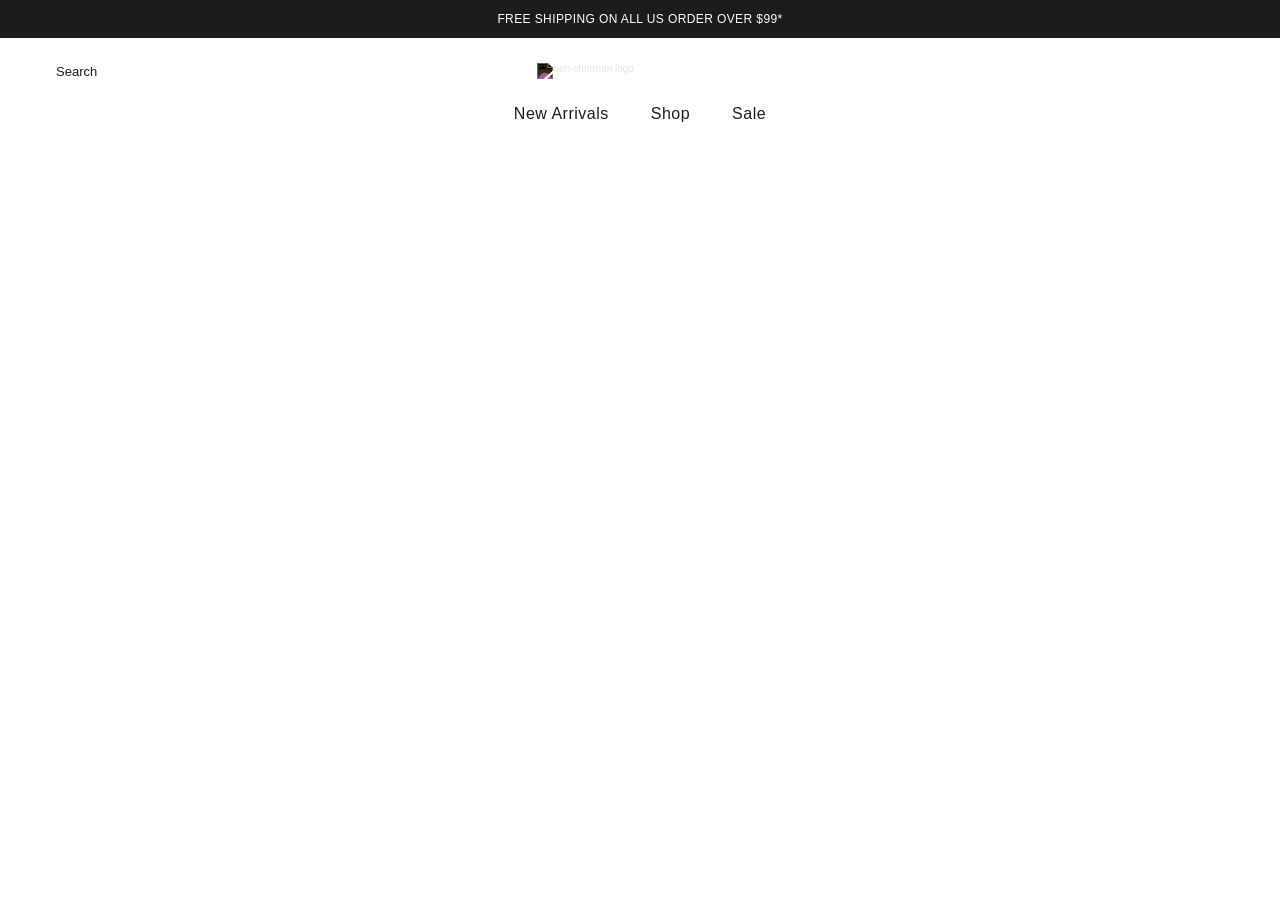
==== assignment_2/index.html @ ed247794 "added hero" ====
<!DOCTYPE html>
<html lang="en">
  <head>
    <meta charset="UTF-8" />
    <meta name="viewport" content="width=device-width, initial-scale=1.0" />
    <title>
      🧿 Ben Sherman: Shop Shirts, Men's Clothing, Shoes & Accessories
    </title>
    <link rel="preconnect" href="https://fonts.cdnfonts.com" />
    <link href="https://fonts.cdnfonts.com/css/futura-pt" rel="stylesheet" />
    <link rel="stylesheet" href="css/style.css" />
    <link rel="stylesheet" href="css/general.css" />
  </head>

  <body>
    <aside class="announcement">
      <p class="announcement-text">FREE SHIPPING ON ALL US ORDER OVER $99*</p>
    </aside>

    <header class="header grid grid--3-cols">
      <div class="search">
        <ion-icon name="search-outline" class="icon"></ion-icon>
        <p class="search-text">Search</p>
      </div>

      <img
        class="logo"
        src="https://www.bensherman.com/cdn/shop/files/Signature-BS-Logo_white_003_-_400_px.png?v=1694737068&width=400"
        alt="ben-sherman logo"
      />

      <div class="flag-account-cart">
        <div class="flag" role="banner"></div>
        <ion-icon class="icon" name="person-outline"></ion-icon>
        <ion-icon class="icon" name="bag-outline"></ion-icon>
      </div>
      <nav class="nav">
        <ul class="nav-list">
          <li class="nav-list-item">New Arrivals</li>
          <li class="nav-list-item">Shop</li>
          <li class="nav-list-item">Sale</li>
        </ul>
      </nav>
      
    </header>
<main>
  <section class="hero">
    <img class="hero-img" src="https://www.bensherman.com/cdn/shop/files/022525_KohlsGolf_SiteBanner3.jpg?v=1740501731&width=2600" alt="">
  </section>
</main>
    <script
      type="module"
      src="https://unpkg.com/ionicons@7.1.0/dist/ionicons/ionicons.esm.js"
    ></script>
    <script
      nomodule
      src="https://unpkg.com/ionicons@7.1.0/dist/ionicons/ionicons.js"
    ></script>
  </body>
</html>
---- assignment_2/css/style.css ----
/*******************************/
/* ANNOUNCEMENT */
/*******************************/

.announcement {
  background-color: #1c1c1c;
  padding: 1.2rem 1rem;
}

.announcement-text {
  font-size: 1.2rem;
  color: #fff;
  text-align: center;
  letter-spacing: 0.04rem;
}

/*******************************/
/* HEADER */
/*******************************/

.header {
  padding: 2.5rem 4.8rem;
  column-gap: 3.2rem;
  row-gap: 2.6rem;
}

.search {
  display: flex;
  align-items: center;
  gap: 0.8rem;
}

.search-text {
  font-size: 1.3rem;
  cursor: pointer;
}

.logo {
  width: 55%;
  justify-self: center;
  filter: invert(1) contrast(1);
}

.flag-account-cart {
  display: flex;
  align-items: center;
  gap: 2.4rem;
  justify-self: end;
}

.flag {
  width: 2rem;
  height: 1.5rem;
  background: url("https://mdbootstrap.com/img/svg/flags.png") -69px -1949px;
  cursor: pointer;
}

/*******************************/
/* NAVIGATION */
/*******************************/

.nav {
  grid-column: 2;
  justify-self: center;
}

.nav-list {
  list-style: none;
  font-size: 1.6rem;
  display: flex;
  gap: 4.2rem;
}

.nav-list-item {
  position: relative;
  user-select: none;
  letter-spacing: 0.05rem;
}

.nav-list-item:hover {
  cursor: pointer;
}

.nav-list-item::after {
  content: "";
  height: 2px;
  background-color: #000;
  position: absolute;
  bottom: -2.4rem;
  left: 0;
  transition: all 0.3s;
}

.nav-list-item:hover::after {
  width: 100%;
}

.nav-list-item:not(:hover)::after {
  width: 0;
}

/*******************************/
/* HERO SECTION */
/*******************************/

.hero-img{
  width: 100%;
}
---- assignment_2/css/general.css ----
html {
  font-size: 62.5%;
}

* {
  margin: 0;
  padding: 0;
  box-sizing: border-box;
}

body {
  font-family: "Futura PT", sans-serif;
  font-weight: 400;
  color: #1c1c1c;
}

/*******************************/
/* GENERAL REUSABLE COMPONENTS */
/*******************************/

.icon {
  font-size: 2.4rem;
  cursor: pointer;
}

.grid {
  display: grid;
}

.grid--3-cols {
  grid-template-columns: repeat(3, 1fr);
}
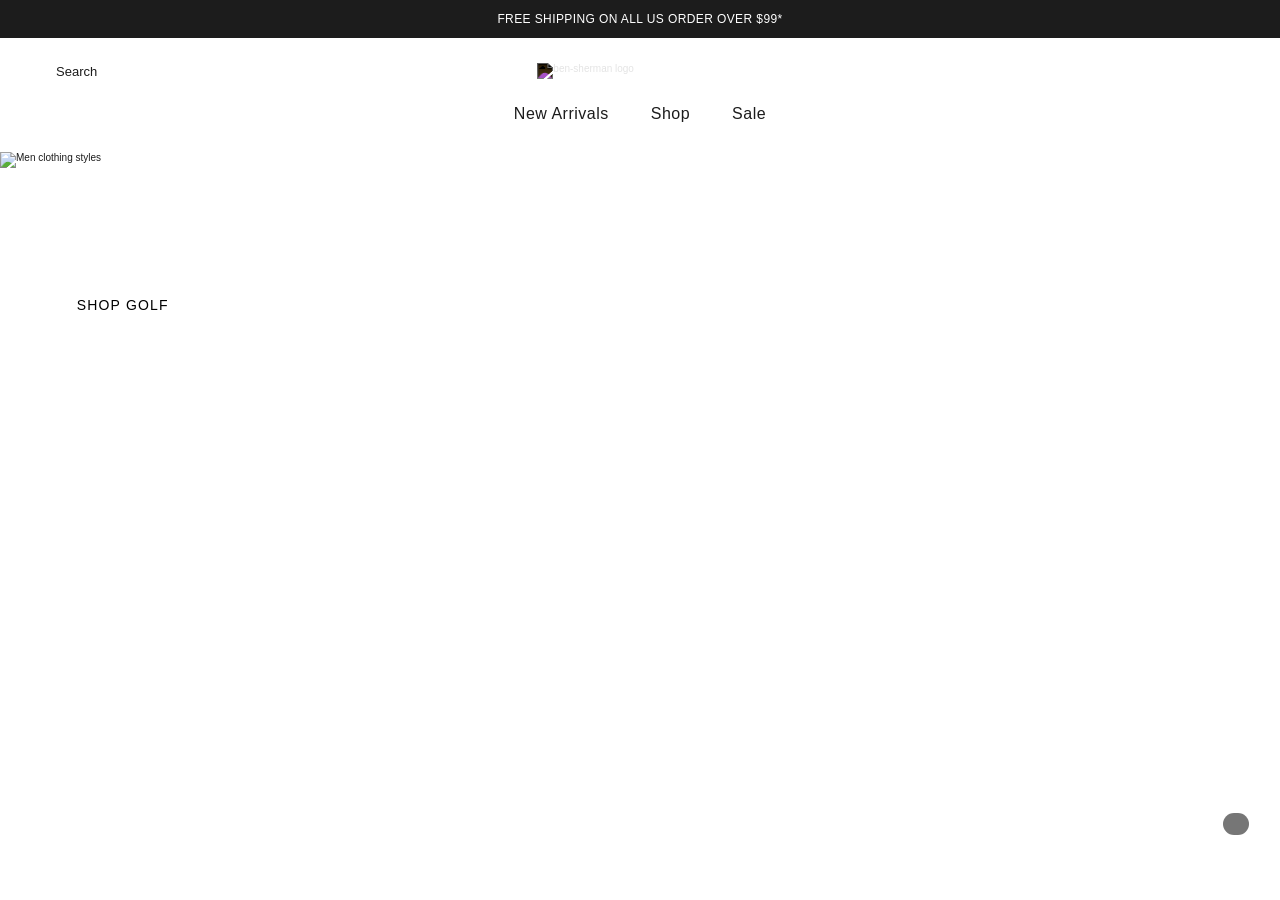
==== commit 6fd14608: "Added shopping menu" ====
--- a/assignment_2/index.html
+++ b/assignment_2/index.html
@@ -37,17 +37,69 @@
       <nav class="nav">
         <ul class="nav-list">
           <li class="nav-list-item">New Arrivals</li>
-          <li class="nav-list-item">Shop</li>
+          <li class="nav-list-item" id="shop">
+            Shop
+            <div class="shop-menu">
+              <div class="clothing">
+                <p class="clothing-heading">Clothing & Accessories</p>
+                <ul class="clothing-list">
+                  <li class="clothing-item">Shirts</li>
+                  <li class="clothing-item">T-Shirts & Tees</li>
+                  <li class="clothing-item">Pants & Shorts</li>
+                  <li class="clothing-item">Sweater & Knits</li>
+                  <li class="clothing-item">Outerwear & Jackets</li>
+                  <li class="clothing-item">Swimwear</li>
+                  <li class="clothing-item">Accessories</li>
+                  <li class="clothing-item">Shop All</li>
+                </ul>
+              </div>
+              <div class="clothing">
+                <p class="clothing-heading">Trending</p>
+                <ul class="clothing-list">
+                  <li class="clothing-item">Ben Sherman x Ace Cafe</li>
+                  <li class="clothing-item">Ben Sherman x Team GB</li>
+                  <li class="clothing-item">Ben Sherman Sport</li>
+                  <li class="clothing-item">B by Ben Sherman</li>
+                  <li class="clothing-item">Signature Styles</li>
+                </ul>
+              </div>
+              <figure class="cloth-fig">
+                <img
+                  class="fig-img"
+                  src="https://www.bensherman.com/cdn/shop/files/Holiday24.MegaMenu.Signature.11.7.24_3b96672a-72be-42a1-bdf5-37f49802fa70.jpg?v=1731019276&width=630"
+                  alt="Man wearing sweater"
+                />
+                <p class="fig-description">Ben's Signature Styles</p>
+              </figure>
+              <figure class="cloth-fig">
+                <img
+                  class="fig-img"
+                  src="https://www.bensherman.com/cdn/shop/files/Holiday24.MegaMenu.KnitPolos.11.7.24.jpg?v=1731019275&width=630"
+                />
+                <p class="fig-description">Knit Polos</p>
+              </figure>
+            </div>
+          </li>
           <li class="nav-list-item">Sale</li>
         </ul>
       </nav>
-      
     </header>
-<main>
-  <section class="hero">
-    <img class="hero-img" src="https://www.bensherman.com/cdn/shop/files/022525_KohlsGolf_SiteBanner3.jpg?v=1740501731&width=2600" alt="">
-  </section>
-</main>
+    <main>
+      <section class="hero">
+        <img
+          class="hero-img"
+          src="https://www.bensherman.com/cdn/shop/files/022525_KohlsGolf_SiteBanner3.jpg?v=1740501731&width=2600"
+          alt="Men clothing styles"
+        />
+        <div class="hero-text-box">
+          <p class="hero-heading">Available at Kohl's</p>
+          <p class="hero-description">
+            Shop Ben Sherman Golf in-store and online
+          </p>
+          <a href="#" class="hero-cta">Shop golf</a>
+        </div>
+      </section>
+    </main>
     <script
       type="module"
       src="https://unpkg.com/ionicons@7.1.0/dist/ionicons/ionicons.esm.js"
@@ -56,5 +108,8 @@
       nomodule
       src="https://unpkg.com/ionicons@7.1.0/dist/ionicons/ionicons.js"
     ></script>
+    <div class="message-us">
+      <ion-icon class="msg-icon" name="chatbubble-ellipses"></ion-icon>
+    </div>
   </body>
 </html>
--- a/assignment_2/css/style.css
+++ b/assignment_2/css/style.css
@@ -1,5 +1,5 @@
 /*******************************/
-/* ANNOUNCEMENT */
+/* ANNOUNCEMENT AND SUPPORT*/
 /*******************************/
 
 .announcement {
@@ -11,7 +11,23 @@
   font-size: 1.2rem;
   color: #fff;
   text-align: center;
-  letter-spacing: 0.04rem;
+  letter-spacing: 0.4px;
+}
+
+.msg-icon {
+  font-size: 3.2rem;
+  color: #fff;
+}
+
+.message-us {
+  background-color: #767676;
+  border-radius: 100px;
+  display: inline-block;
+  padding: 1.3rem 1.3rem 0.9rem 1.3rem;
+  cursor: pointer;
+  position: fixed;
+  right: 2.4%;
+  bottom: 7.2%;
 }
 
 /*******************************/
@@ -19,7 +35,7 @@
 /*******************************/
 
 .header {
-  padding: 2.5rem 4.8rem;
+  padding: 2.5rem 4.8rem 0;
   column-gap: 3.2rem;
   row-gap: 2.6rem;
 }
@@ -74,7 +90,8 @@
 .nav-list-item {
   position: relative;
   user-select: none;
-  letter-spacing: 0.05rem;
+  letter-spacing: 0.5px;
+  height: 4.7rem;
 }
 
 .nav-list-item:hover {
@@ -86,7 +103,7 @@
   height: 2px;
   background-color: #000;
   position: absolute;
-  bottom: -2.4rem;
+  bottom: 0;
   left: 0;
   transition: all 0.3s;
 }
@@ -100,9 +117,111 @@
 }
 
 /*******************************/
+/* SHOPPING MENUS */
+/*******************************/
+
+.shop-menu {
+  display: flex;
+  gap: 3.2rem;
+  position: absolute;
+  z-index: 1;
+  background-color: #fff;
+  width: 3674%;
+  top: 100%;
+  left: -1871%;
+  padding: 4rem 9.6rem;
+  overflow-y: scroll;
+  height: 850%;
+  cursor: auto;
+}
+
+.clothing-heading {
+  font-size: 1.5rem;
+  margin-bottom: 1.9rem;
+  cursor: pointer;
+}
+
+.clothing-list {
+  list-style: none;
+  display: flex;
+  gap: 1.1rem;
+  flex-direction: column;
+}
+
+.clothing-item {
+  color: #1c1c1ca6;
+  transition: all 0.3s;
+  cursor: pointer;
+  font-size: 1.5rem;
+}
+
+.clothing-item:hover {
+  color: #1c1c1c;
+}
+
+.fig-img {
+  width: 315px;
+  margin-bottom: 1.2rem;
+  cursor: pointer;
+}
+
+.fig-description {
+  text-align: center;
+  cursor: pointer;
+}
+
+#shop > div {
+  display: none;
+}
+
+.test {
+  height: 5px;
+  width: 100%;
+  background-color: #000;
+}
+
+#shop:hover > div {
+  display: flex;
+}
+
+/*******************************/
 /* HERO SECTION */
 /*******************************/
 
-.hero-img{
+.hero {
+  position: relative;
+}
+
+.hero-img {
   width: 100%;
-}+}
+
+.hero-text-box {
+  color: #fff;
+  position: absolute;
+  top: 50%;
+  left: 3.8%;
+}
+
+.hero-heading {
+  font-size: 4.2rem;
+  letter-spacing: 1.6px;
+}
+
+.hero-description {
+  font-size: 1.9rem;
+  margin-top: 2rem;
+  letter-spacing: 0.7px;
+}
+
+.hero-cta {
+  text-decoration: none;
+  text-transform: uppercase;
+  display: inline-block;
+  color: #000;
+  background-color: #fff;
+  padding: 1.3rem 2.8rem;
+  margin-top: 3.4rem;
+  font-size: 1.4rem;
+  letter-spacing: 1.2px;
+}
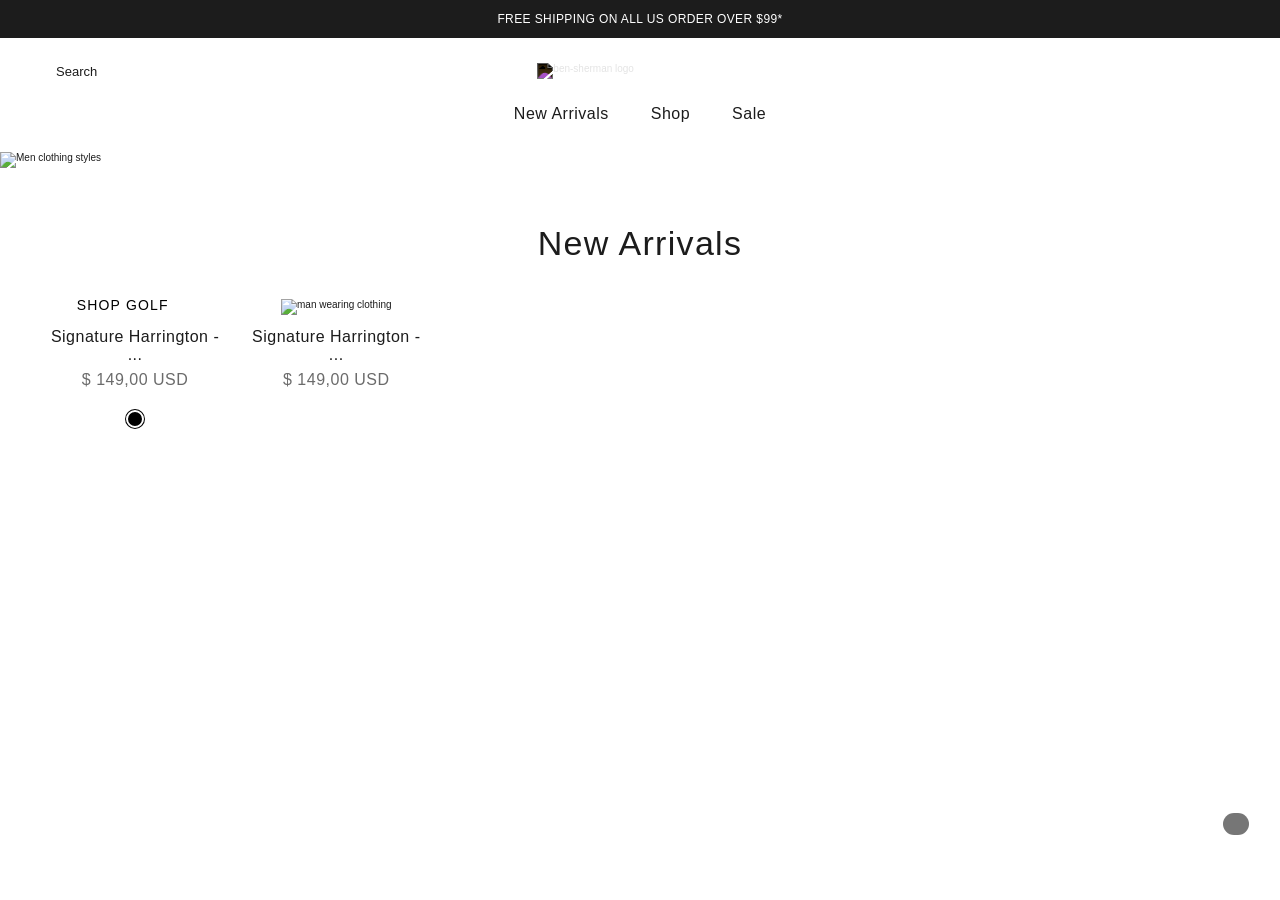
==== commit cd21a3df: "completed hero section" ====
--- a/assignment_2/index.html
+++ b/assignment_2/index.html
@@ -35,7 +35,7 @@
         <ion-icon class="icon" name="bag-outline"></ion-icon>
       </div>
       <nav class="nav">
-        <ul class="nav-list">
+        <ul class="nav-list heading-secondary">
           <li class="nav-list-item">New Arrivals</li>
           <li class="nav-list-item" id="shop">
             Shop
@@ -68,6 +68,7 @@
                   class="fig-img"
                   src="https://www.bensherman.com/cdn/shop/files/Holiday24.MegaMenu.Signature.11.7.24_3b96672a-72be-42a1-bdf5-37f49802fa70.jpg?v=1731019276&width=630"
                   alt="Man wearing sweater"
+                  loading="lazy"
                 />
                 <p class="fig-description">Ben's Signature Styles</p>
               </figure>
@@ -75,12 +76,48 @@
                 <img
                   class="fig-img"
                   src="https://www.bensherman.com/cdn/shop/files/Holiday24.MegaMenu.KnitPolos.11.7.24.jpg?v=1731019275&width=630"
+                  alt="man wearing knit polos"
+                  loading="lazy"
                 />
                 <p class="fig-description">Knit Polos</p>
               </figure>
             </div>
           </li>
-          <li class="nav-list-item">Sale</li>
+          <li class="nav-list-item" id="sale">
+            Sale
+            <div class="shop-menu width-lg">
+              <div class="clothing">
+                <p class="clothing-heading">Sale Collection</p>
+                <ul class="clothing-list">
+                  <li class="clothing-item">Shirts</li>
+                  <li class="clothing-item">Polos</li>
+                  <li class="clothing-item">T-Shirts</li>
+                  <li class="clothing-item">Sweater & Knits</li>
+                  <li class="clothing-item">Pants & Chinos</li>
+                  <li class="clothing-item">Shoes</li>
+                  <li class="clothing-item">Shop All</li>
+                </ul>
+              </div>
+              <figure class="cloth-fig">
+                <img
+                  class="fig-img"
+                  src="https://www.bensherman.com/cdn/shop/files/Shop_All_Sale.jpg?v=1722434999&width=630"
+                  alt="sweater article"
+                  loading="lazy"
+                />
+                <p class="fig-description">Shop All Sale</p>
+              </figure>
+              <figure class="cloth-fig">
+                <img
+                  class="fig-img"
+                  loading="lazy"
+                  src="https://www.bensherman.com/cdn/shop/files/Shop_Sale_Shirts_660x400_ad7e4487-38e7-4b35-9026-b781d5f4afb5.jpg?v=1722435015&width=630"
+                  alt="man wearing shirt"
+                />
+                <p class="fig-description">Sale Shirts</p>
+              </figure>
+            </div>
+          </li>
         </ul>
       </nav>
     </header>
@@ -90,6 +127,7 @@
           class="hero-img"
           src="https://www.bensherman.com/cdn/shop/files/022525_KohlsGolf_SiteBanner3.jpg?v=1740501731&width=2600"
           alt="Men clothing styles"
+          loading="lazy"
         />
         <div class="hero-text-box">
           <p class="hero-heading">Available at Kohl's</p>
@@ -97,6 +135,36 @@
             Shop Ben Sherman Golf in-store and online
           </p>
           <a href="#" class="hero-cta">Shop golf</a>
+        </div>
+      </section>
+      <section class="section-stack section-margin">
+        <h2 class="heading-primary margin-bottom-md">New Arrivals</h2>
+        <div class="articles-box">
+          <div class="product-card">
+            <img
+              class="product-img"
+              src="https://www.bensherman.com/cdn/shop/files/1012350_025_A.jpg?v=1722979431&width=400"
+              loading="lazy"
+              alt="man wearing clothing"
+            />
+            <div class="heading-secondary">Signature Harrington - ...</div>
+            <div class="product-price heading-secondary">$ 149,00 USD</div>
+            <div class="colors">
+              <div class="black">
+                <div class="black-inside"></div>
+              </div>
+            </div>
+          </div>
+          <div class="product-card">
+            <img
+              class="product-img"
+              src="https://www.bensherman.com/cdn/shop/files/1012350_290_A.jpg?v=1722979382&width=400"
+              loading="lazy"
+              alt="man wearing clothing"
+            />
+            <div class="heading-secondary">Signature Harrington - ...</div>
+            <div class="product-price heading-secondary">$ 149,00 USD</div>
+          </div>
         </div>
       </section>
     </main>
--- a/assignment_2/css/style.css
+++ b/assignment_2/css/style.css
@@ -82,7 +82,6 @@
 
 .nav-list {
   list-style: none;
-  font-size: 1.6rem;
   display: flex;
   gap: 4.2rem;
 }
@@ -90,7 +89,6 @@
 .nav-list-item {
   position: relative;
   user-select: none;
-  letter-spacing: 0.5px;
   height: 4.7rem;
 }
 
@@ -135,10 +133,17 @@
   cursor: auto;
 }
 
+.width-lg {
+  left: -2420% !important;
+  width: 4248%;
+  justify-content: center;
+}
+
 .clothing-heading {
-  font-size: 1.5rem;
+  font-size: 1.6rem;
   margin-bottom: 1.9rem;
   cursor: pointer;
+  letter-spacing: 0.5px;
 }
 
 .clothing-list {
@@ -152,35 +157,38 @@
   color: #1c1c1ca6;
   transition: all 0.3s;
   cursor: pointer;
-  font-size: 1.5rem;
+  font-size: 1.4rem;
 }
 
 .clothing-item:hover {
   color: #1c1c1c;
 }
 
+.cloth-fig {
+  width: 30%;
+}
+
 .fig-img {
   width: 315px;
-  margin-bottom: 1.2rem;
+  width: 100%;
+  margin-bottom: 1.4rem;
   cursor: pointer;
 }
 
 .fig-description {
   text-align: center;
   cursor: pointer;
-}
-
-#shop > div {
+  margin-bottom: 3.6rem;
+  padding-bottom: 3rem;
+}
+
+#shop > div,
+#sale > div {
   display: none;
 }
 
-.test {
-  height: 5px;
-  width: 100%;
-  background-color: #000;
-}
-
-#shop:hover > div {
+#shop:hover > div,
+#sale:hover > div {
   display: flex;
 }
 
@@ -225,3 +233,47 @@
   font-size: 1.4rem;
   letter-spacing: 1.2px;
 }
+
+/*******************************/
+/* PRODUCTS STACK SECTION */
+/*******************************/
+
+.articles-box {
+  display: flex;
+  gap: 2.3rem;
+  padding: 0 4.6rem;
+  text-align: center;
+}
+
+.product-card {
+  width: 15%;
+}
+
+.product-img {
+  width: 100%;
+  margin-bottom: 1.3rem;
+}
+
+.product-price {
+  color: #1c1c1ca6;
+  margin-top: 0.7rem;
+  margin-bottom: 2rem;
+}
+
+.black {
+  display: inline-block;
+  background-color: #000;
+  width: 2rem;
+  height: 2rem;
+  border-radius: 100px;
+}
+
+.black-inside {
+  border: 2px solid #fff;
+  display: inline-block;
+  margin-top: 1px;
+  background-color: #000;
+  border-radius: 100px;
+  width: 1.8rem;
+  height: 1.8rem;
+}
--- a/assignment_2/css/general.css
+++ b/assignment_2/css/general.css
@@ -30,3 +30,23 @@
 .grid--3-cols {
   grid-template-columns: repeat(3, 1fr);
 }
+
+.heading-secondary {
+  font-size: 1.6rem;
+  letter-spacing: 0.5px;
+}
+
+.heading-primary{
+  text-align: center;
+  font-weight: 400;
+  font-size: 3.4rem;
+  letter-spacing: 1.3px;
+}
+
+.section-margin {
+  margin: 5.6rem 0;
+}
+
+.margin-bottom-md{
+  margin-bottom: 3.6rem;
+}
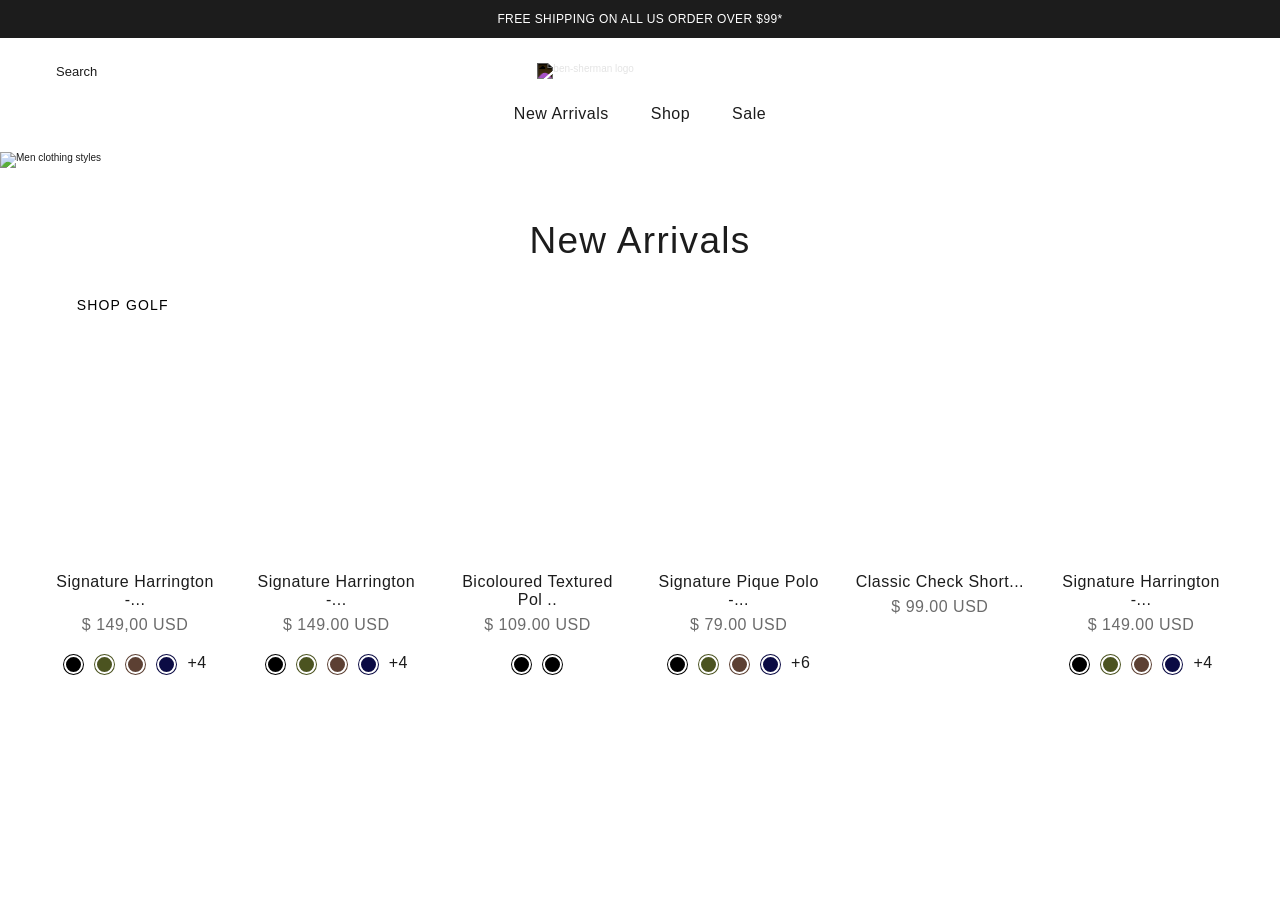
==== commit 2655a5d3: "Added products carousal" ====
--- a/assignment_2/index.html
+++ b/assignment_2/index.html
@@ -13,6 +13,48 @@
   </head>
 
   <body>
+    <div aria-hidden="true" class="preload-images">
+      <div
+        style="
+          background-image: url('https://www.bensherman.com/cdn/shop/files/1012350_025_B.jpg?v=1722979431&width=400');
+        "
+      ></div>
+      <div
+        style="
+          background-image: url('https://www.bensherman.com/cdn/shop/files/1012350_290_B.jpg?v=1722979382&width=400');
+        "
+      ></div>
+      <div
+        style="
+          background-image: url('https://www.bensherman.com/cdn/shop/files/0077609_290_B.jpg?v=1723136622&width=400');
+        "
+      ></div>
+      <div
+        style="
+          background-image: url('https://www.bensherman.com/cdn/shop/files/1012790_025_B.jpg?v=1723055724&width=400');
+        "
+      ></div>
+      <div
+        style="
+          background-image: url('https://www.bensherman.com/cdn/shop/files/0077836_169_B.jpg?v=1723223466&width=400');
+        "
+      ></div>
+      <div
+        style="
+          background-image: url('https://www.bensherman.com/cdn/shop/files/1012350_351_B.jpg?v=1722979273&width=400');
+        "
+      ></div>
+      <div
+        style="
+          background-image: url('https://www.bensherman.com/cdn/shop/files/0077607_015_B.jpg?v=1723142809&width=400');
+        "
+      ></div>
+      <div
+        style="
+          background-image: url(https://www.bensherman.com/cdn/shop/files/0076985_015_B.jpg?v=1723139509&width=400);
+        "
+      ></div>
+    </div>
     <aside class="announcement">
       <p class="announcement-text">FREE SHIPPING ON ALL US ORDER OVER $99*</p>
     </aside>
@@ -139,31 +181,123 @@
       </section>
       <section class="section-stack section-margin">
         <h2 class="heading-primary margin-bottom-md">New Arrivals</h2>
-        <div class="articles-box">
-          <div class="product-card">
-            <img
-              class="product-img"
-              src="https://www.bensherman.com/cdn/shop/files/1012350_025_A.jpg?v=1722979431&width=400"
-              loading="lazy"
-              alt="man wearing clothing"
-            />
-            <div class="heading-secondary">Signature Harrington - ...</div>
-            <div class="product-price heading-secondary">$ 149,00 USD</div>
-            <div class="colors">
-              <div class="black">
-                <div class="black-inside"></div>
-              </div>
-            </div>
-          </div>
-          <div class="product-card">
-            <img
-              class="product-img"
-              src="https://www.bensherman.com/cdn/shop/files/1012350_290_A.jpg?v=1722979382&width=400"
-              loading="lazy"
-              alt="man wearing clothing"
-            />
-            <div class="heading-secondary">Signature Harrington - ...</div>
-            <div class="product-price heading-secondary">$ 149,00 USD</div>
+        <div class="articles">
+          <div class="article-carousal">
+            <div class="product-card">
+              <div role="img" class="first-img g-img"></div>
+              <div class="heading-secondary">Signature Harrington -...</div>
+              <div class="product-price heading-secondary">$ 149,00 USD</div>
+              <div class="colors">
+                <div role="button" class="black color">
+                  <div class="color-inside black"></div>
+                </div>
+                <div role="button" class="dark-green color">
+                  <div class="color-inside dark-green"></div>
+                </div>
+                <div role="button" class="brown color">
+                  <div class="color-inside brown"></div>
+                </div>
+                <div role="button" class="blue color">
+                  <div class="color-inside blue"></div>
+                </div>
+                <p class="heading-secondary">+4</p>
+              </div>
+              <div class="add-to-cart">
+                <ion-icon class="add-icon" name="add-outline"></ion-icon>
+              </div>
+            </div>
+            <div class="product-card">
+              <div role="img" class="second-img g-img"></div>
+
+              <div class="heading-secondary">Signature Harrington -...</div>
+              <div class="product-price heading-secondary">$ 149.00 USD</div>
+              <div class="colors">
+                <div role="button" class="black color">
+                  <div class="color-inside black"></div>
+                </div>
+                <div role="button" class="dark-green color">
+                  <div class="color-inside dark-green"></div>
+                </div>
+                <div role="button" class="brown color">
+                  <div class="color-inside brown"></div>
+                </div>
+                <div role="button" class="blue color">
+                  <div class="color-inside blue"></div>
+                </div>
+                <p class="heading-secondary">+4</p>
+              </div>
+            </div>
+            <div class="product-card">
+              <div role="img" class="third-img g-img"></div>
+
+              <div class="heading-secondary">Bicoloured Textured Pol ..</div>
+              <div class="product-price heading-secondary">$ 109.00 USD</div>
+              <div class="colors">
+                <div role="button" class="black color">
+                  <div class="color-inside black"></div>
+                </div>
+                <div role="button" class="black color">
+                  <div class="color-inside black"></div>
+                </div>
+              </div>
+            </div>
+            <div class="product-card">
+              <div role="img" class="fourth-img g-img"></div>
+
+              <div class="heading-secondary">Signature Pique Polo -...</div>
+              <div class="product-price heading-secondary">$ 79.00 USD</div>
+              <div class="colors">
+                <div role="button" class="black color">
+                  <div class="color-inside black"></div>
+                </div>
+                <div role="button" class="dark-green color">
+                  <div class="color-inside dark-green"></div>
+                </div>
+                <div role="button" class="brown color">
+                  <div class="color-inside brown"></div>
+                </div>
+                <div role="button" class="blue color">
+                  <div class="color-inside blue"></div>
+                </div>
+                <p class="heading-secondary">+6</p>
+              </div>
+            </div>
+            <div class="product-card">
+              <div role="img" class="fifth-img g-img"></div>
+              <div class="heading-secondary">Classic Check Short...</div>
+              <div class="product-price heading-secondary">$ 99.00 USD</div>
+            </div>
+
+            <div class="product-card">
+              <div role="img" class="sixth-img g-img"></div>
+              <div class="heading-secondary">Signature Harrington -...</div>
+              <div class="product-price heading-secondary">$ 149.00 USD</div>
+              <div class="colors">
+                <div role="button" class="black color">
+                  <div class="color-inside black"></div>
+                </div>
+                <div role="button" class="dark-green color">
+                  <div class="color-inside dark-green"></div>
+                </div>
+                <div role="button" class="brown color">
+                  <div class="color-inside brown"></div>
+                </div>
+                <div role="button" class="blue color">
+                  <div class="color-inside blue"></div>
+                </div>
+                <p class="heading-secondary">+4</p>
+              </div>
+            </div>
+            <div class="product-card">
+              <div role="img" class="seventh-img g-img"></div>
+              <div class="heading-secondary">Jacquard Stripe Polo -...</div>
+              <div class="product-price heading-secondary">$ 119.00 USD</div>
+            </div>
+            <div class="product-card">
+              <div role="img" class="eigth-img g-img"></div>
+              <div class="heading-secondary">Ace Cafe Chequerboar ...</div>
+              <div class="product-price heading-secondary">$ 125.00 USD</div>
+            </div>
           </div>
         </div>
       </section>
@@ -176,8 +310,8 @@
       nomodule
       src="https://unpkg.com/ionicons@7.1.0/dist/ionicons/ionicons.js"
     ></script>
-    <div class="message-us">
+    <!-- <div class="message-us">
       <ion-icon class="msg-icon" name="chatbubble-ellipses"></ion-icon>
-    </div>
+    </div> -->
   </body>
 </html>
--- a/assignment_2/css/style.css
+++ b/assignment_2/css/style.css
@@ -1,3 +1,7 @@
+.preload-images {
+  width: 0;
+  height: 0;
+}
 /*******************************/
 /* ANNOUNCEMENT AND SUPPORT*/
 /*******************************/
@@ -55,6 +59,7 @@
   width: 55%;
   justify-self: center;
   filter: invert(1) contrast(1);
+  cursor: pointer;
 }
 
 .flag-account-cart {
@@ -90,10 +95,6 @@
   position: relative;
   user-select: none;
   height: 4.7rem;
-}
-
-.nav-list-item:hover {
-  cursor: pointer;
 }
 
 .nav-list-item::after {
@@ -238,42 +239,164 @@
 /* PRODUCTS STACK SECTION */
 /*******************************/
 
-.articles-box {
+.articles {
+  padding: 0 4.6rem;
+}
+
+.article-carousal {
   display: flex;
   gap: 2.3rem;
-  padding: 0 4.6rem;
   text-align: center;
+  overflow-x: scroll;
+  scrollbar-width: none;
+  scroll-behavior: smooth;
+  cursor: grab;
 }
 
 .product-card {
-  width: 15%;
-}
-
-.product-img {
-  width: 100%;
-  margin-bottom: 1.3rem;
+  flex-basis: 15%;
+  flex-shrink: 0;
+  overflow: hidden;
+  position: relative;
+}
+
+.add-to-cart {
+  position: absolute;
+  bottom: 30%;
+  right: 5%;
+  padding: 0.5rem 0.5rem;
+  background-color: #fff;
+  cursor: pointer;
+  opacity: 0;
+  visibility: hidden;
+  transition: all 0.2s ease-in-out;
+}
+
+.add-to-cart:hover .add-icon {
+  transform: rotate(90deg);
+}
+
+.add-icon {
+  font-size: 2rem;
+  background-color: #fff;
+  display: block;
+}
+
+.product-card:hover .add-to-cart {
+  opacity: 1;
+  visibility: visible;
+}
+
+.product-card:not(:hover) .add-to-cart {
+  transform: translateY(12%);
+}
+
+.first-img {
+  background-image: url("https://www.bensherman.com/cdn/shop/files/1012350_025_A.jpg?v=1722979431&width=400");
+}
+
+.first-img:hover {
+  background-image: url("https://www.bensherman.com/cdn/shop/files/1012350_025_B.jpg?v=1722979431&width=400");
+}
+
+.second-img {
+  background-image: url("https://www.bensherman.com/cdn/shop/files/1012350_290_A.jpg?v=1722979382&width=400");
+}
+
+.second-img:hover {
+  background-image: url("https://www.bensherman.com/cdn/shop/files/1012350_290_B.jpg?v=1722979382&width=400");
+}
+
+.third-img {
+  background-image: url("https://www.bensherman.com/cdn/shop/files/0077609_290_A.jpg?v=1723136622&width=400");
+}
+
+.third-img:hover {
+  background-image: url("https://www.bensherman.com/cdn/shop/files/0077609_290_B.jpg?v=1723136622&width=400");
+}
+
+.fourth-img {
+  background-image: url("https://www.bensherman.com/cdn/shop/files/1012790_025_A.jpg?v=1723055724&width=400");
+}
+
+.fourth-img:hover {
+  background-image: url("https://www.bensherman.com/cdn/shop/files/1012790_025_B.jpg?v=1723055724&width=400");
+}
+
+.fifth-img {
+  background-image: url("https://www.bensherman.com/cdn/shop/files/0077836_169_A.jpg?v=1723223467&width=400");
+}
+
+.fifth-img:hover {
+  background-image: url("https://www.bensherman.com/cdn/shop/files/0077836_169_B.jpg?v=1723223466&width=400");
+}
+
+.sixth-img {
+  background-image: url("https://www.bensherman.com/cdn/shop/files/1012350_351_A.jpg?v=1722979273&width=400");
+}
+
+.sixth-img:hover {
+  background-image: url("https://www.bensherman.com/cdn/shop/files/1012350_351_B.jpg?v=1722979273&width=400");
+}
+
+.seventh-img {
+  background-image: url("https://www.bensherman.com/cdn/shop/files/0077607_015_A.jpg?v=1723142809&width=400");
+}
+
+.seventh-img:hover {
+  background-image: url("https://www.bensherman.com/cdn/shop/files/0077607_015_B.jpg?v=1723142809&width=400");
+}
+
+.eigth-img {
+  background-image: url("https://www.bensherman.com/cdn/shop/files/0076985_015_A.jpg?v=1723139509&width=400");
+}
+
+.eigth-img:hover {
+  background-image: url("https://www.bensherman.com/cdn/shop/files/0076985_015_B.jpg?v=1723139509&width=400");
 }
 
 .product-price {
   color: #1c1c1ca6;
   margin-top: 0.7rem;
   margin-bottom: 2rem;
-}
-
-.black {
+  cursor: grab !important;
+}
+
+.colors {
+  display: flex;
+  gap: 1rem;
+  justify-content: center;
+}
+
+.color {
   display: inline-block;
-  background-color: #000;
-  width: 2rem;
-  height: 2rem;
+  width: 2.1rem;
+  height: 2.1rem;
   border-radius: 100px;
 }
 
-.black-inside {
+.color-inside {
   border: 2px solid #fff;
   display: inline-block;
   margin-top: 1px;
+  border-radius: 100px;
+  width: 1.9rem;
+  height: 1.9rem;
+  cursor: pointer;
+}
+
+.black {
   background-color: #000;
-  border-radius: 100px;
-  width: 1.8rem;
-  height: 1.8rem;
-}
+}
+
+.dark-green {
+  background-color: #4b5320;
+}
+
+.brown {
+  background-color: #5c4033;
+}
+
+.blue {
+  background-color: #0b0b44;
+}
--- a/assignment_2/css/general.css
+++ b/assignment_2/css/general.css
@@ -12,6 +12,10 @@
   font-family: "Futura PT", sans-serif;
   font-weight: 400;
   color: #1c1c1c;
+}
+
+ion-icon {
+  --ionicon-stroke-width: 16px;
 }
 
 /*******************************/
@@ -34,19 +38,31 @@
 .heading-secondary {
   font-size: 1.6rem;
   letter-spacing: 0.5px;
+  cursor: pointer;
 }
 
-.heading-primary{
+.heading-primary {
   text-align: center;
   font-weight: 400;
-  font-size: 3.4rem;
+  font-size: 3.7rem;
   letter-spacing: 1.3px;
 }
 
 .section-margin {
-  margin: 5.6rem 0;
+  margin: 5.2rem 0;
 }
 
-.margin-bottom-md{
+.margin-bottom-md {
   margin-bottom: 3.6rem;
 }
+
+.g-img {
+  width: 100%;
+  height: 262px;
+  background-size: cover;
+  background-position: center;
+  background-repeat: no-repeat;
+  margin-bottom: 1.3rem;
+  transition: all 0.1s;
+  cursor: pointer;
+}
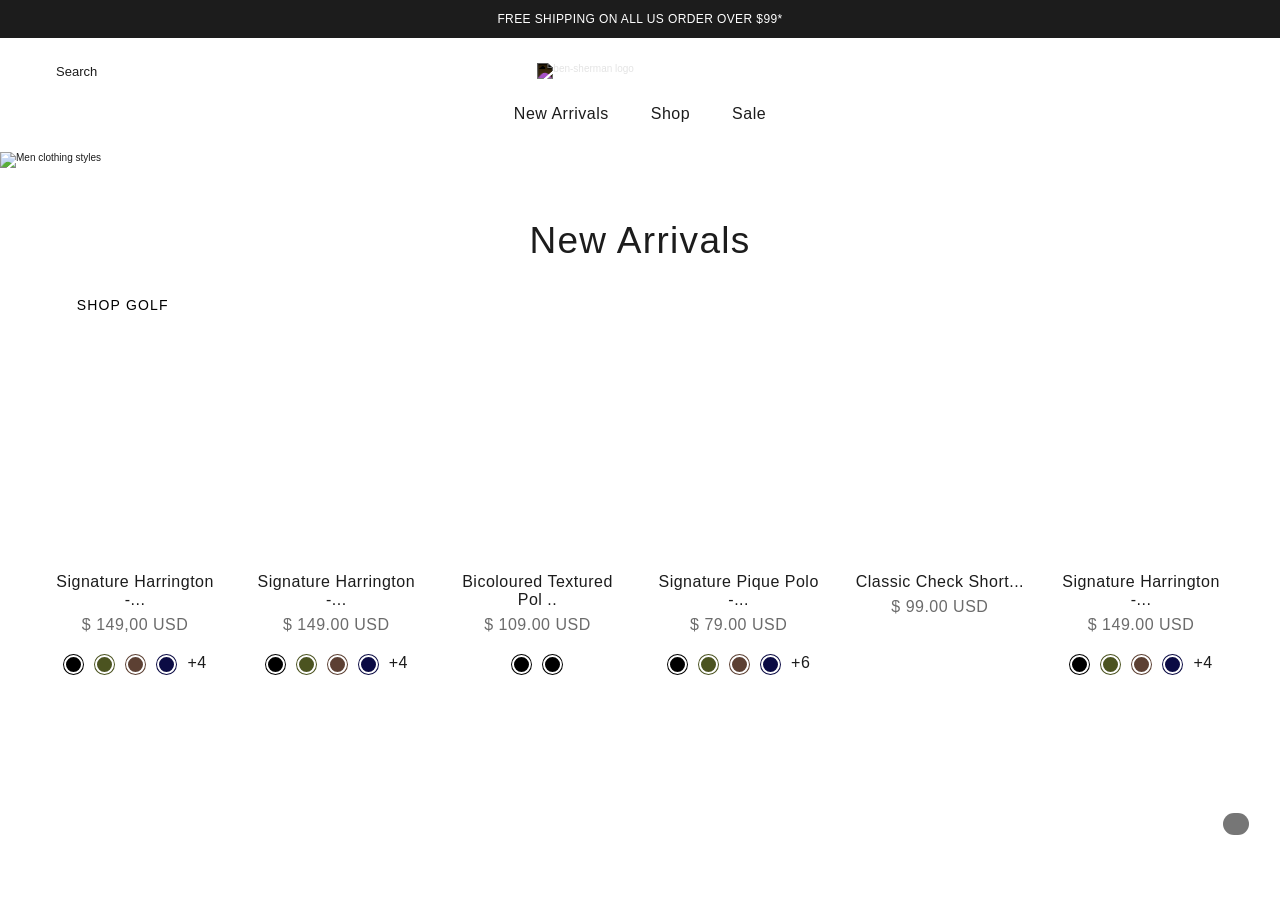
==== commit 3d034000: "completed product articles carousal" ====
--- a/assignment_2/index.html
+++ b/assignment_2/index.html
@@ -14,46 +14,14 @@
 
   <body>
     <div aria-hidden="true" class="preload-images">
-      <div
-        style="
-          background-image: url('https://www.bensherman.com/cdn/shop/files/1012350_025_B.jpg?v=1722979431&width=400');
-        "
-      ></div>
-      <div
-        style="
-          background-image: url('https://www.bensherman.com/cdn/shop/files/1012350_290_B.jpg?v=1722979382&width=400');
-        "
-      ></div>
-      <div
-        style="
-          background-image: url('https://www.bensherman.com/cdn/shop/files/0077609_290_B.jpg?v=1723136622&width=400');
-        "
-      ></div>
-      <div
-        style="
-          background-image: url('https://www.bensherman.com/cdn/shop/files/1012790_025_B.jpg?v=1723055724&width=400');
-        "
-      ></div>
-      <div
-        style="
-          background-image: url('https://www.bensherman.com/cdn/shop/files/0077836_169_B.jpg?v=1723223466&width=400');
-        "
-      ></div>
-      <div
-        style="
-          background-image: url('https://www.bensherman.com/cdn/shop/files/1012350_351_B.jpg?v=1722979273&width=400');
-        "
-      ></div>
-      <div
-        style="
-          background-image: url('https://www.bensherman.com/cdn/shop/files/0077607_015_B.jpg?v=1723142809&width=400');
-        "
-      ></div>
-      <div
-        style="
-          background-image: url(https://www.bensherman.com/cdn/shop/files/0076985_015_B.jpg?v=1723139509&width=400);
-        "
-      ></div>
+      <div class="first-img-hover"></div>
+      <div class="second-img-hover"></div>
+      <div class="third-img-hover"></div>
+      <div class="fourth-img-hover"></div>
+      <div class="fifth-img-hover"></div>
+      <div class="sixth-img-hover"></div>
+      <div class="seventh-img-hover"></div>
+      <div class="eigth-img-hover"></div>
     </div>
     <aside class="announcement">
       <p class="announcement-text">FREE SHIPPING ON ALL US ORDER OVER $99*</p>
@@ -225,6 +193,9 @@
                   <div class="color-inside blue"></div>
                 </div>
                 <p class="heading-secondary">+4</p>
+                <div class="add-to-cart">
+                  <ion-icon class="add-icon" name="add-outline"></ion-icon>
+                </div>
               </div>
             </div>
             <div class="product-card">
@@ -240,6 +211,9 @@
                   <div class="color-inside black"></div>
                 </div>
               </div>
+              <div class="add-to-cart">
+                <ion-icon class="add-icon" name="add-outline"></ion-icon>
+              </div>
             </div>
             <div class="product-card">
               <div role="img" class="fourth-img g-img"></div>
@@ -260,12 +234,18 @@
                   <div class="color-inside blue"></div>
                 </div>
                 <p class="heading-secondary">+6</p>
+                <div class="add-to-cart">
+                  <ion-icon class="add-icon" name="add-outline"></ion-icon>
+                </div>
               </div>
             </div>
             <div class="product-card">
               <div role="img" class="fifth-img g-img"></div>
               <div class="heading-secondary">Classic Check Short...</div>
               <div class="product-price heading-secondary">$ 99.00 USD</div>
+              <div class="add-to-cart">
+                <ion-icon class="add-icon" name="add-outline"></ion-icon>
+              </div>
             </div>
 
             <div class="product-card">
@@ -286,18 +266,30 @@
                   <div class="color-inside blue"></div>
                 </div>
                 <p class="heading-secondary">+4</p>
+                <div class="add-to-cart">
+                  <ion-icon class="add-icon" name="add-outline"></ion-icon>
+                </div>
               </div>
             </div>
             <div class="product-card">
               <div role="img" class="seventh-img g-img"></div>
               <div class="heading-secondary">Jacquard Stripe Polo -...</div>
               <div class="product-price heading-secondary">$ 119.00 USD</div>
+              <div class="add-to-cart">
+                <ion-icon class="add-icon" name="add-outline"></ion-icon>
+              </div>
             </div>
             <div class="product-card">
               <div role="img" class="eigth-img g-img"></div>
               <div class="heading-secondary">Ace Cafe Chequerboar ...</div>
               <div class="product-price heading-secondary">$ 125.00 USD</div>
-            </div>
+              <div class="add-to-cart">
+                <ion-icon class="add-icon" name="add-outline"></ion-icon>
+              </div>
+            </div>
+          </div>
+          <div aria-hidden="true" class="right-arrow-icon">
+            <ion-icon class="add-icon" name="chevron-forward-outline"></ion-icon>
           </div>
         </div>
       </section>
@@ -310,8 +302,8 @@
       nomodule
       src="https://unpkg.com/ionicons@7.1.0/dist/ionicons/ionicons.js"
     ></script>
-    <!-- <div class="message-us">
+    <div class="message-us">
       <ion-icon class="msg-icon" name="chatbubble-ellipses"></ion-icon>
-    </div> -->
+    </div>
   </body>
 </html>
--- a/assignment_2/css/style.css
+++ b/assignment_2/css/style.css
@@ -2,6 +2,32 @@
   width: 0;
   height: 0;
 }
+
+.first-img-hover {
+  background-image: url("https://www.bensherman.com/cdn/shop/files/1012350_025_B.jpg?v=1722979431&width=400");
+}
+.second-img-hover {
+  background-image: url("https://www.bensherman.com/cdn/shop/files/1012350_290_B.jpg?v=1722979382&width=400");
+}
+.third-img-hover {
+  background-image: url("https://www.bensherman.com/cdn/shop/files/0077609_290_B.jpg?v=1723136622&width=400");
+}
+.fourth-img-hover {
+  background-image: url("https://www.bensherman.com/cdn/shop/files/1012790_025_B.jpg?v=1723055724&width=400");
+}
+.fifth-img-hover {
+  background-image: url("https://www.bensherman.com/cdn/shop/files/0077836_169_B.jpg?v=1723223466&width=400");
+}
+.sixth-img-hover {
+  background-image: url("https://www.bensherman.com/cdn/shop/files/1012350_351_B.jpg?v=1722979273&width=400");
+}
+.seventh-img-hover {
+  background-image: url("https://www.bensherman.com/cdn/shop/files/0077607_015_B.jpg?v=1723142809&width=400");
+}
+.eigth-img-hover {
+  background-image: url("https://www.bensherman.com/cdn/shop/files/0076985_015_B.jpg?v=1723139509&width=400");
+}
+
 /*******************************/
 /* ANNOUNCEMENT AND SUPPORT*/
 /*******************************/
@@ -239,8 +265,56 @@
 /* PRODUCTS STACK SECTION */
 /*******************************/
 
+.right-arrow-icon {
+  background-color: #fff;
+  padding: 1.3rem;
+  border-radius: 100px;
+  display: inline-block;
+  position: absolute;
+  right: 2%;
+  top: 30%;
+  box-shadow: 0 0 5px 2px rgb(0, 0, 0, 0.1);
+  opacity: 0;
+  visibility: hidden;
+  transition: all 0.3s;
+}
+
+.add-to-cart {
+  position: absolute;
+  bottom: 30%;
+  right: 5%;
+  padding: 0.6rem;
+  background-color: #fff;
+  cursor: pointer;
+  opacity: 0;
+  visibility: hidden;
+  transition: all 0.2s ease-in-out;
+}
+
+.add-icon {
+  font-size: 2rem;
+  background-color: #fff;
+  display: block;
+  transition: all 0.2s ease-in-out;
+}
+
+.add-to-cart:hover .add-icon {
+  transform: rotate(90deg);
+}
+
+.product-card:hover .add-to-cart,
+.article-carousal:hover ~ .right-arrow-icon {
+  opacity: 1;
+  visibility: visible;
+}
+
+.product-card:not(:hover) .add-to-cart {
+  transform: translateY(12%);
+}
+
 .articles {
   padding: 0 4.6rem;
+  position: relative;
 }
 
 .article-carousal {
@@ -258,37 +332,6 @@
   flex-shrink: 0;
   overflow: hidden;
   position: relative;
-}
-
-.add-to-cart {
-  position: absolute;
-  bottom: 30%;
-  right: 5%;
-  padding: 0.5rem 0.5rem;
-  background-color: #fff;
-  cursor: pointer;
-  opacity: 0;
-  visibility: hidden;
-  transition: all 0.2s ease-in-out;
-}
-
-.add-to-cart:hover .add-icon {
-  transform: rotate(90deg);
-}
-
-.add-icon {
-  font-size: 2rem;
-  background-color: #fff;
-  display: block;
-}
-
-.product-card:hover .add-to-cart {
-  opacity: 1;
-  visibility: visible;
-}
-
-.product-card:not(:hover) .add-to-cart {
-  transform: translateY(12%);
 }
 
 .first-img {
--- a/assignment_2/css/general.css
+++ b/assignment_2/css/general.css
@@ -16,6 +16,10 @@
 
 ion-icon {
   --ionicon-stroke-width: 16px;
+}
+
+button{
+  border: none;
 }
 
 /*******************************/
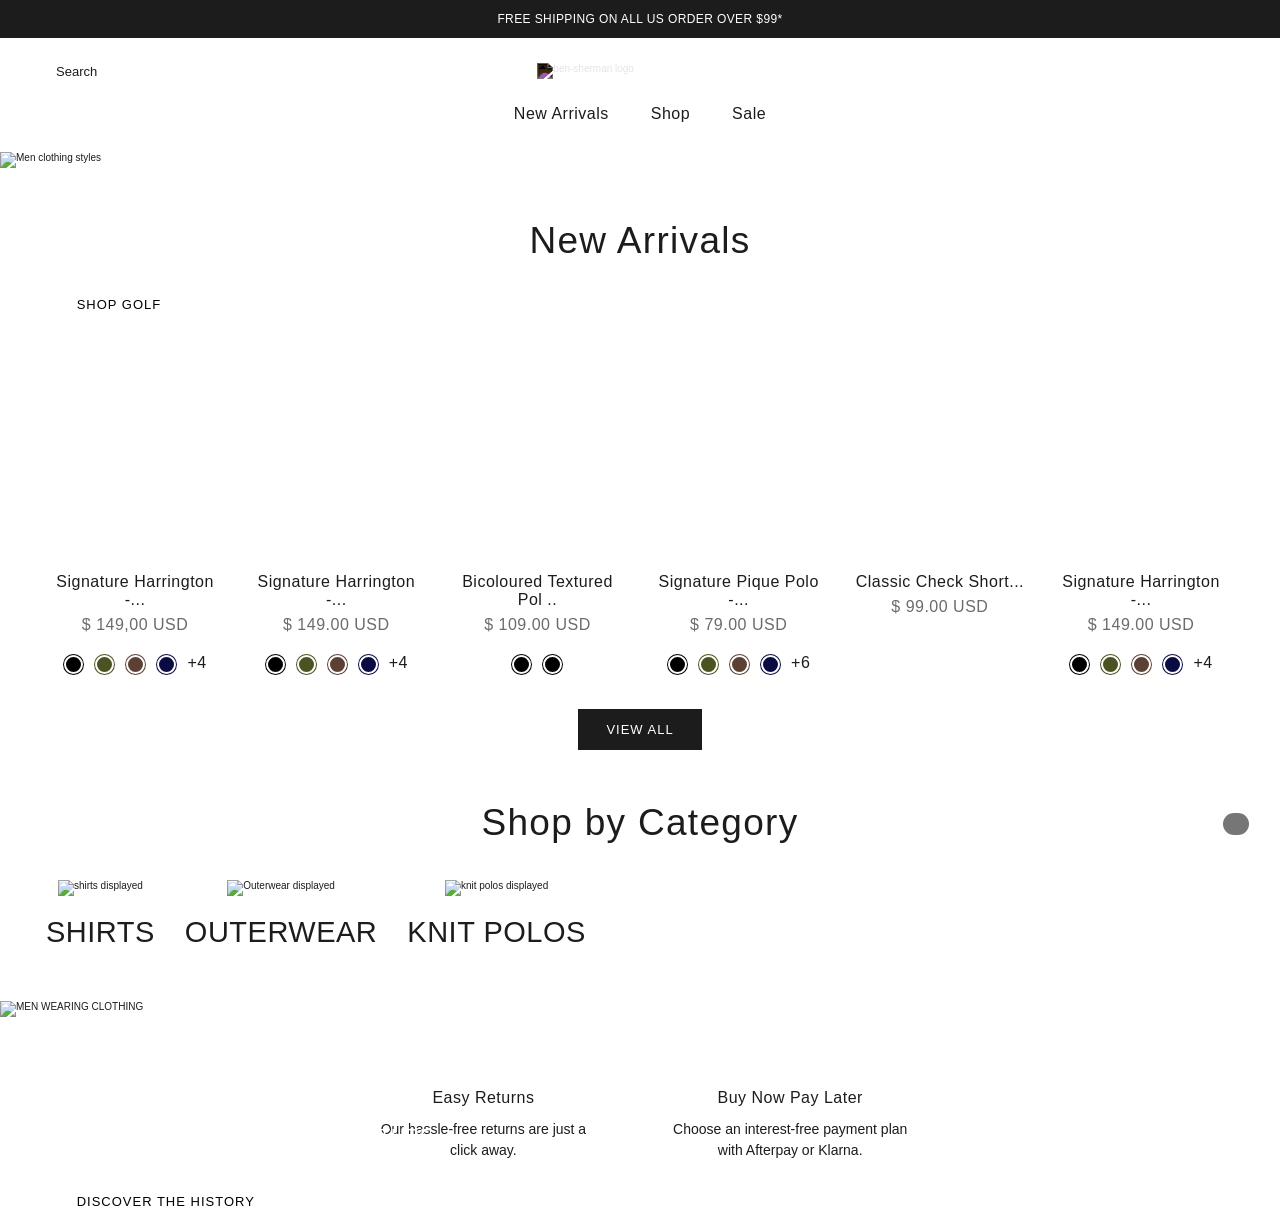
==== commit 2fb1b4a0: "Added about section" ====
--- a/assignment_2/index.html
+++ b/assignment_2/index.html
@@ -144,10 +144,10 @@
           <p class="hero-description">
             Shop Ben Sherman Golf in-store and online
           </p>
-          <a href="#" class="hero-cta">Shop golf</a>
-        </div>
-      </section>
-      <section class="section-stack section-margin">
+          <a href="#" class="hero-cta btn">Shop golf</a>
+        </div>
+      </section>
+      <section class="product-articles section-margin">
         <h2 class="heading-primary margin-bottom-md">New Arrivals</h2>
         <div class="articles">
           <div class="article-carousal">
@@ -289,11 +289,77 @@
             </div>
           </div>
           <div aria-hidden="true" class="right-arrow-icon">
-            <ion-icon class="add-icon" name="chevron-forward-outline"></ion-icon>
+            <ion-icon
+              class="add-icon"
+              name="chevron-forward-outline"
+            ></ion-icon>
           </div>
         </div>
+        <a href="#" class="btn view-btn">view all</a>
+      </section>
+
+      <section class="product-category section-margin">
+        <h2 class="heading-primary margin-bottom-md">Shop by Category</h2>
+        <div class="articles">
+          <div class="category">
+            <div class="category-shirt">
+              <img
+                class="category-img"
+                src="https://www.bensherman.com/cdn/shop/files/file_-_2024-09-17T085623.806.jpg?v=1726577817&width=1000"
+                alt="shirts displayed"
+                loading="lazy"
+              />
+              <div class="category-text">Shirts</div>
+            </div>
+            <div class="category-outerwear">
+              <img
+                class="category-img"
+                src="https://www.bensherman.com/cdn/shop/files/file_-_2024-09-17T091128.024.jpg?v=1726578759&width=1000"
+                alt="Outerwear displayed"
+                loading="lazy"
+              />
+              <div class="category-text">Outerwear</div>
+            </div>
+            <div class="category-knit">
+              <img
+                class="category-img"
+                src="https://www.bensherman.com/cdn/shop/files/file_-_2024-09-17T085306.487.jpg?v=1726577614&width=1000"
+                alt="knit polos displayed"
+                loading="lazy"
+              />
+              <div class="category-text">knit polos</div>
+            </div>
+          </div>
+        </div>
+      </section>
+      <section class="about-section section-margin">
+        <img
+          class="hero-img"
+          src="https://www.bensherman.com/cdn/shop/files/BS_About_Banner_2500_x_900.jpg?v=1722434917&width=2400"
+          alt="men wearing clothing"
+          loading="lazy"
+        />
+        <div class="hero-text-box about-text-box">
+          <p class="about-text">About</p>
+          <p class="heading-primary about-heading">ben sherman</p>
+          <p class="hero-description">60 years of british style culture</p>
+          <a href="#" class="hero-cta btn">discover the history</a>
+        </div>
+      </section>
+      <section class="reg-section section-margin">
+        <div class="reg-box easy-return">
+          <ion-icon class="box-icon" name="cube-outline"></ion-icon>
+          <p class="heading-secondary reg-heading">Easy Returns</p>
+          <p class="reg-text">Our hassle-free returns are just a click away.</p>
+        </div>
+        <div class="reg-box">
+          <ion-icon class="box-icon" name="card-outline"></ion-icon>
+          <p class="heading-secondary reg-heading">Buy Now Pay Later</p>
+          <p class="reg-text">Choose an interest-free payment plan with Afterpay or Klarna.</p>
+        </div>
       </section>
     </main>
+    
     <script
       type="module"
       src="https://unpkg.com/ionicons@7.1.0/dist/ionicons/ionicons.esm.js"
--- a/assignment_2/css/style.css
+++ b/assignment_2/css/style.css
@@ -1,3 +1,7 @@
+@font-face {
+  font-family: futuraBold;
+  src: url("../assets/fonts/futura_n7.153f8fffad8e901382179997bbb87aa7a5ff33b3.woff2");
+}
 .preload-images {
   width: 0;
   height: 0;
@@ -250,19 +254,22 @@
 }
 
 .hero-cta {
+  color: #000;
+  background-color: #fff;
+}
+
+.btn {
+  padding: 1.3rem 2.8rem;
   text-decoration: none;
   text-transform: uppercase;
   display: inline-block;
-  color: #000;
-  background-color: #fff;
-  padding: 1.3rem 2.8rem;
   margin-top: 3.4rem;
-  font-size: 1.4rem;
-  letter-spacing: 1.2px;
-}
-
-/*******************************/
-/* PRODUCTS STACK SECTION */
+  font-size: 1.3rem;
+  letter-spacing: 1px;
+}
+
+/*******************************/
+/* PRODUCT ARTICLES SECTION */
 /*******************************/
 
 .right-arrow-icon {
@@ -443,3 +450,92 @@
 .blue {
   background-color: #0b0b44;
 }
+
+.view-btn {
+  background-color: #1c1c1c;
+  color: #fff;
+}
+
+/*******************************/
+/* PRODUCT CATEGORY SECTION */
+/*******************************/
+
+.category {
+  display: flex;
+  gap: 3rem;
+}
+
+.category-img {
+  width: 100%;
+  margin-bottom: 2rem;
+}
+
+.category-text {
+  font-size: 2.9rem;
+  text-transform: uppercase;
+  letter-spacing: 0.5px;
+}
+
+.category-shirt,
+.category-outerwear,
+.category-knit {
+  cursor: pointer;
+}
+
+/*******************************/
+/* ABOUT SECTION */
+/*******************************/
+
+.about-section {
+  position: relative;
+  text-transform: uppercase;
+  text-align: start !important;
+}
+
+.about-text-box {
+  top: 25%;
+}
+
+.about-text {
+  font-size: 2.5rem;
+  margin-bottom: 1.6rem;
+}
+
+.about-heading {
+  font-family: futuraBold;
+  margin-left: -1.6rem;
+}
+
+/*******************************/
+/* REGULATIONS  SECTION */
+/*******************************/
+
+.reg-section {
+  display: flex;
+  justify-content: center;
+  gap: 7rem;
+}
+
+.box-icon {
+  font-size: 3rem;
+}
+
+.reg-box {
+  text-align: center;
+  width: 19%;
+}
+
+.easy-return {
+  width: 18%;
+}
+
+.reg-heading {
+  cursor: text !important ;
+  margin-top: 2rem;
+  margin-bottom: 1.2rem;
+}
+
+.reg-text {
+  font-size: 1.4rem;
+  line-height: 1.5;
+}
--- a/assignment_2/css/general.css
+++ b/assignment_2/css/general.css
@@ -18,7 +18,7 @@
   --ionicon-stroke-width: 16px;
 }
 
-button{
+button {
   border: none;
 }
 
@@ -54,6 +54,7 @@
 
 .section-margin {
   margin: 5.2rem 0;
+  text-align: center;
 }
 
 .margin-bottom-md {
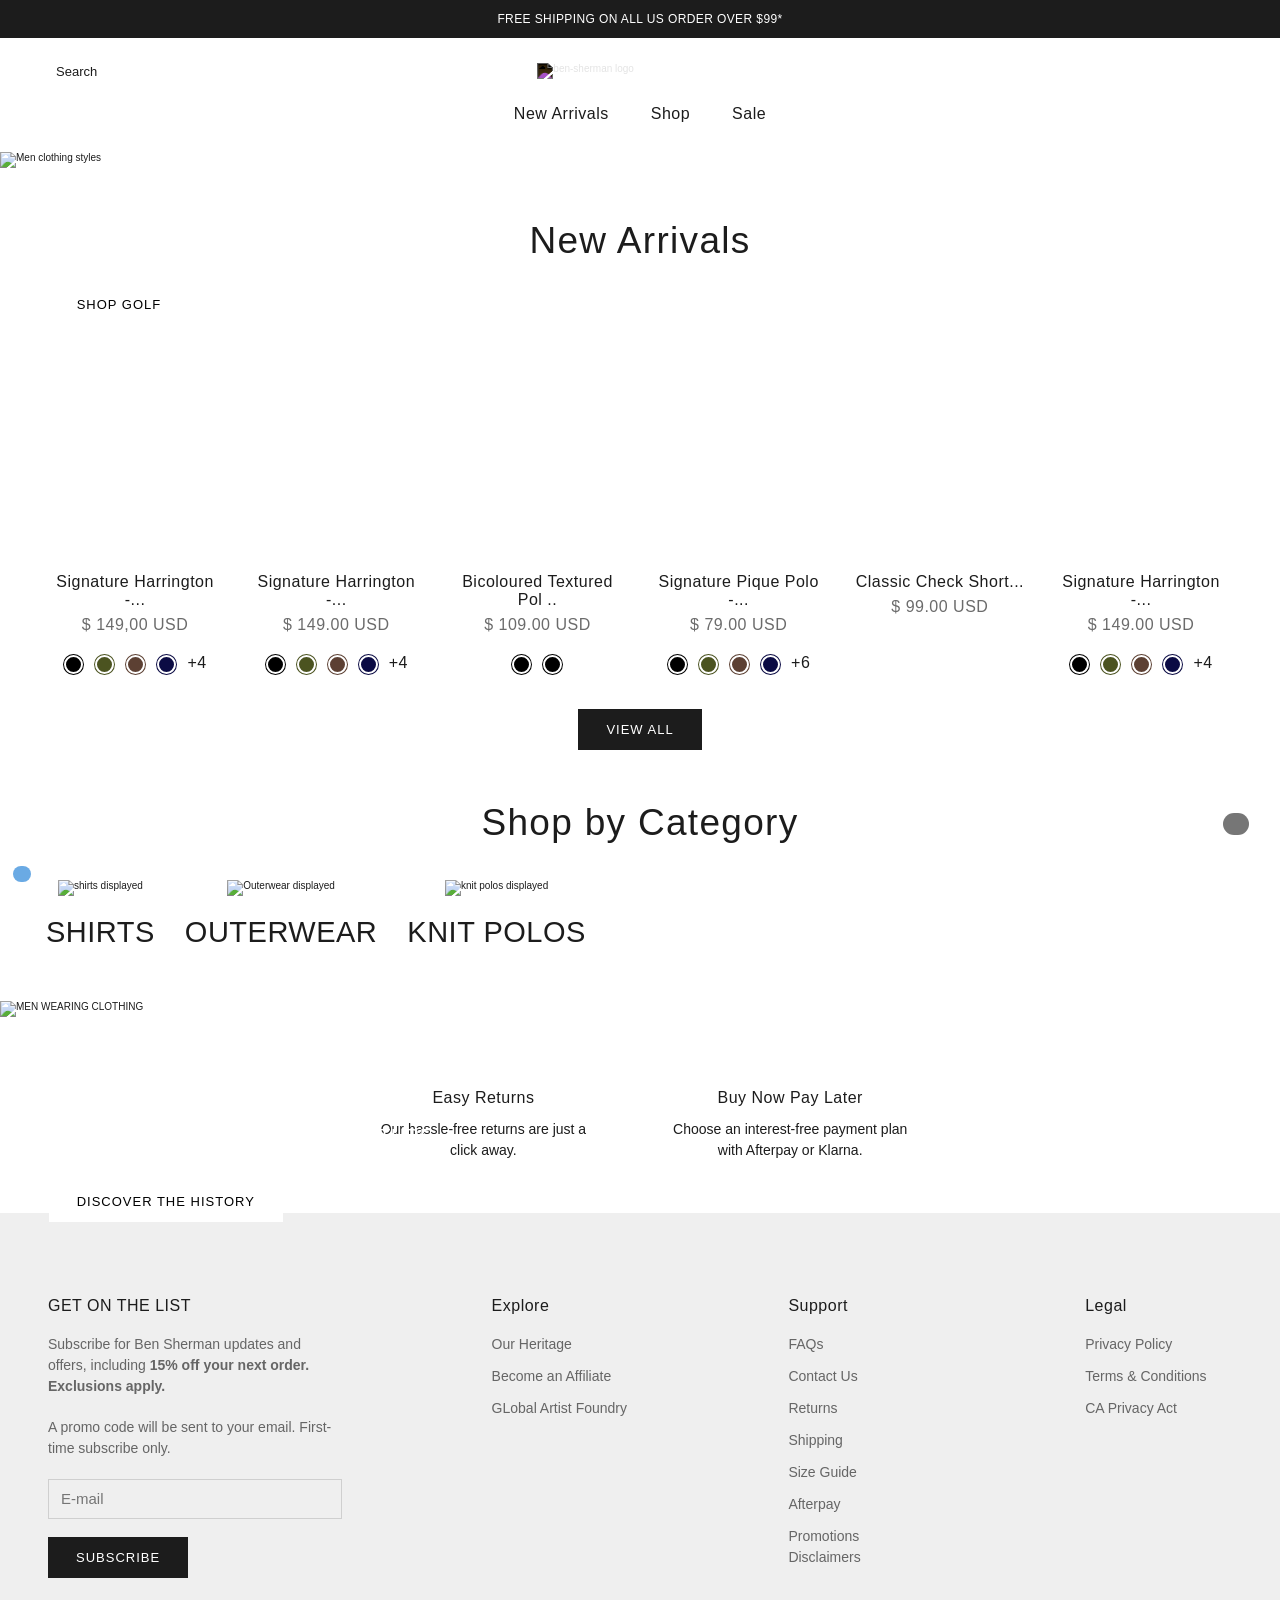
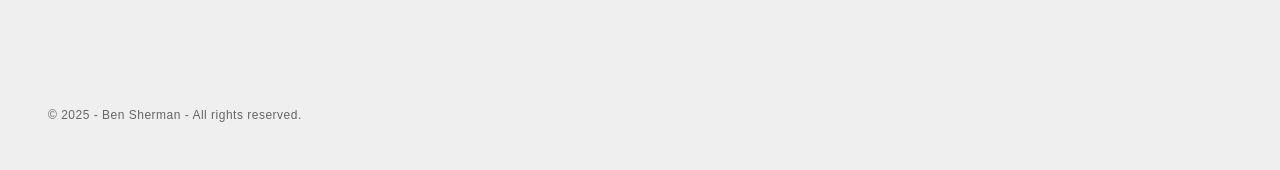
==== commit 6fd07d8e: "Added footer" ====
--- a/assignment_2/index.html
+++ b/assignment_2/index.html
@@ -51,7 +51,9 @@
             Shop
             <div class="shop-menu">
               <div class="clothing">
-                <p class="clothing-heading">Clothing & Accessories</p>
+                <p class="heading-secondary margin-bottom-sm">
+                  Clothing & Accessories
+                </p>
                 <ul class="clothing-list">
                   <li class="clothing-item">Shirts</li>
                   <li class="clothing-item">T-Shirts & Tees</li>
@@ -64,7 +66,7 @@
                 </ul>
               </div>
               <div class="clothing">
-                <p class="clothing-heading">Trending</p>
+                <p class="heading-secondary margin-bottom-sm">Trending</p>
                 <ul class="clothing-list">
                   <li class="clothing-item">Ben Sherman x Ace Cafe</li>
                   <li class="clothing-item">Ben Sherman x Team GB</li>
@@ -97,7 +99,9 @@
             Sale
             <div class="shop-menu width-lg">
               <div class="clothing">
-                <p class="clothing-heading">Sale Collection</p>
+                <p class="heading-secondary margin-bottom-sm">
+                  Sale Collection
+                </p>
                 <ul class="clothing-list">
                   <li class="clothing-item">Shirts</li>
                   <li class="clothing-item">Polos</li>
@@ -355,11 +359,70 @@
         <div class="reg-box">
           <ion-icon class="box-icon" name="card-outline"></ion-icon>
           <p class="heading-secondary reg-heading">Buy Now Pay Later</p>
-          <p class="reg-text">Choose an interest-free payment plan with Afterpay or Klarna.</p>
+          <p class="reg-text">
+            Choose an interest-free payment plan with Afterpay or Klarna.
+          </p>
         </div>
       </section>
     </main>
-    
+    <footer class="footer grid grid--5-cols">
+      <div class="footer-text-box">
+        <p class="heading-secondary margin-bottom-sm">GET ON THE LIST</p>
+        <p class="clothing-item">
+          Subscribe for Ben Sherman updates and offers, including
+          <strong>15% off your next order. Exclusions apply.</strong>
+        </p>
+        <p class="clothing-item promo">
+          A promo code will be sent to your email. First-time subscribe only.
+        </p>
+        <form action="#" class="footer-form">
+          <input
+            required
+            class="email-input"
+            type="email"
+            placeholder="E-mail"
+          />
+          <button href="#" class="btn view-btn form-btn">Subscribe</button>
+        </form>
+        <div class="social-links">
+          <ion-icon name="logo-facebook"></ion-icon>
+          <ion-icon name="logo-twitter"></ion-icon>
+          <ion-icon name="logo-instagram"></ion-icon>
+          <ion-icon name="logo-youtube"></ion-icon>
+        </div>
+        <p class="copyright">
+          &copy; 2025 - Ben Sherman - All rights reserved.
+        </p>
+      </div>
+      <div class="clothing">
+        <p class="heading-secondary margin-bottom-sm">Explore</p>
+        <ul class="clothing-list">
+          <li class="clothing-item">Our Heritage</li>
+          <li class="clothing-item">Become an Affiliate</li>
+          <li class="clothing-item">GLobal Artist Foundry</li>
+        </ul>
+      </div>
+      <div class="clothing">
+        <p class="heading-secondary margin-bottom-sm">Support</p>
+        <ul class="clothing-list">
+          <li class="clothing-item">FAQs</li>
+          <li class="clothing-item">Contact Us</li>
+          <li class="clothing-item">Returns</li>
+          <li class="clothing-item">Shipping</li>
+          <li class="clothing-item">Size Guide</li>
+          <li class="clothing-item">Afterpay</li>
+          <li class="clothing-item">Promotions Disclaimers</li>
+        </ul>
+      </div>
+      <div class="clothing">
+        <p class="heading-secondary margin-bottom-sm">Legal</p>
+        <ul class="clothing-list">
+          <li class="clothing-item">Privacy Policy</li>
+          <li class="clothing-item">Terms & Conditions</li>
+          <li class="clothing-item">CA Privacy Act</li>
+        </ul>
+      </div>
+    </footer>
     <script
       type="module"
       src="https://unpkg.com/ionicons@7.1.0/dist/ionicons/ionicons.esm.js"
@@ -371,5 +434,8 @@
     <div class="message-us">
       <ion-icon class="msg-icon" name="chatbubble-ellipses"></ion-icon>
     </div>
+    <div class="preferences">
+      <ion-icon class="msg-icon" name="shield-checkmark-sharp"></ion-icon>
+    </div>
   </body>
 </html>
--- a/assignment_2/css/style.css
+++ b/assignment_2/css/style.css
@@ -56,12 +56,20 @@
 .message-us {
   background-color: #767676;
   border-radius: 100px;
-  display: inline-block;
   padding: 1.3rem 1.3rem 0.9rem 1.3rem;
   cursor: pointer;
   position: fixed;
   right: 2.4%;
   bottom: 7.2%;
+}
+
+.preferences {
+  background-color: #6aaae4;
+  position: fixed;
+  left: 1%;
+  bottom: 2%;
+  padding: 0.8rem 1.8rem 0.8rem 0;
+  border-radius: 10px;
 }
 
 /*******************************/
@@ -189,6 +197,7 @@
   transition: all 0.3s;
   cursor: pointer;
   font-size: 1.4rem;
+  line-height: 1.5;
 }
 
 .clothing-item:hover {
@@ -539,3 +548,52 @@
   font-size: 1.4rem;
   line-height: 1.5;
 }
+
+/*******************************/
+/* FOOTER */
+/*******************************/
+
+.footer {
+  padding: 8.4rem 4.8rem 4.8rem;
+  background-color: #efefef;
+  column-gap: 15rem;
+}
+
+.email-input {
+  padding: 1.04rem 1.2rem;
+  border: 1px solid #cfcfcf;
+  background-color: inherit;
+  width: 100%;
+  font-family: inherit;
+  font-size: 1.5rem;
+}
+
+.email-input:focus {
+  outline: none;
+  border: 1px solid #1c1c1c;
+}
+
+.promo {
+  margin: 2rem 0;
+}
+
+.form-btn {
+  margin-top: 1.8rem;
+  font-family: inherit;
+  cursor: pointer;
+}
+
+.social-links {
+  display: flex;
+  gap: 3.6rem;
+  margin-top: 8rem;
+  font-size: 1.8rem;
+  color: #1c1c1ca6;
+}
+
+.copyright {
+  font-size: 1.2rem;
+  letter-spacing: 0.5px;
+  color: #1c1c1ca6;
+  margin-top: 5rem;
+}
--- a/assignment_2/css/general.css
+++ b/assignment_2/css/general.css
@@ -39,6 +39,10 @@
   grid-template-columns: repeat(3, 1fr);
 }
 
+.grid--5-cols {
+  grid-template-columns: 2fr repeat(3, 1fr);
+}
+
 .heading-secondary {
   font-size: 1.6rem;
   letter-spacing: 0.5px;
@@ -61,6 +65,10 @@
   margin-bottom: 3.6rem;
 }
 
+.margin-bottom-sm {
+  margin-bottom: 1.9rem;
+}
+
 .g-img {
   width: 100%;
   height: 262px;
